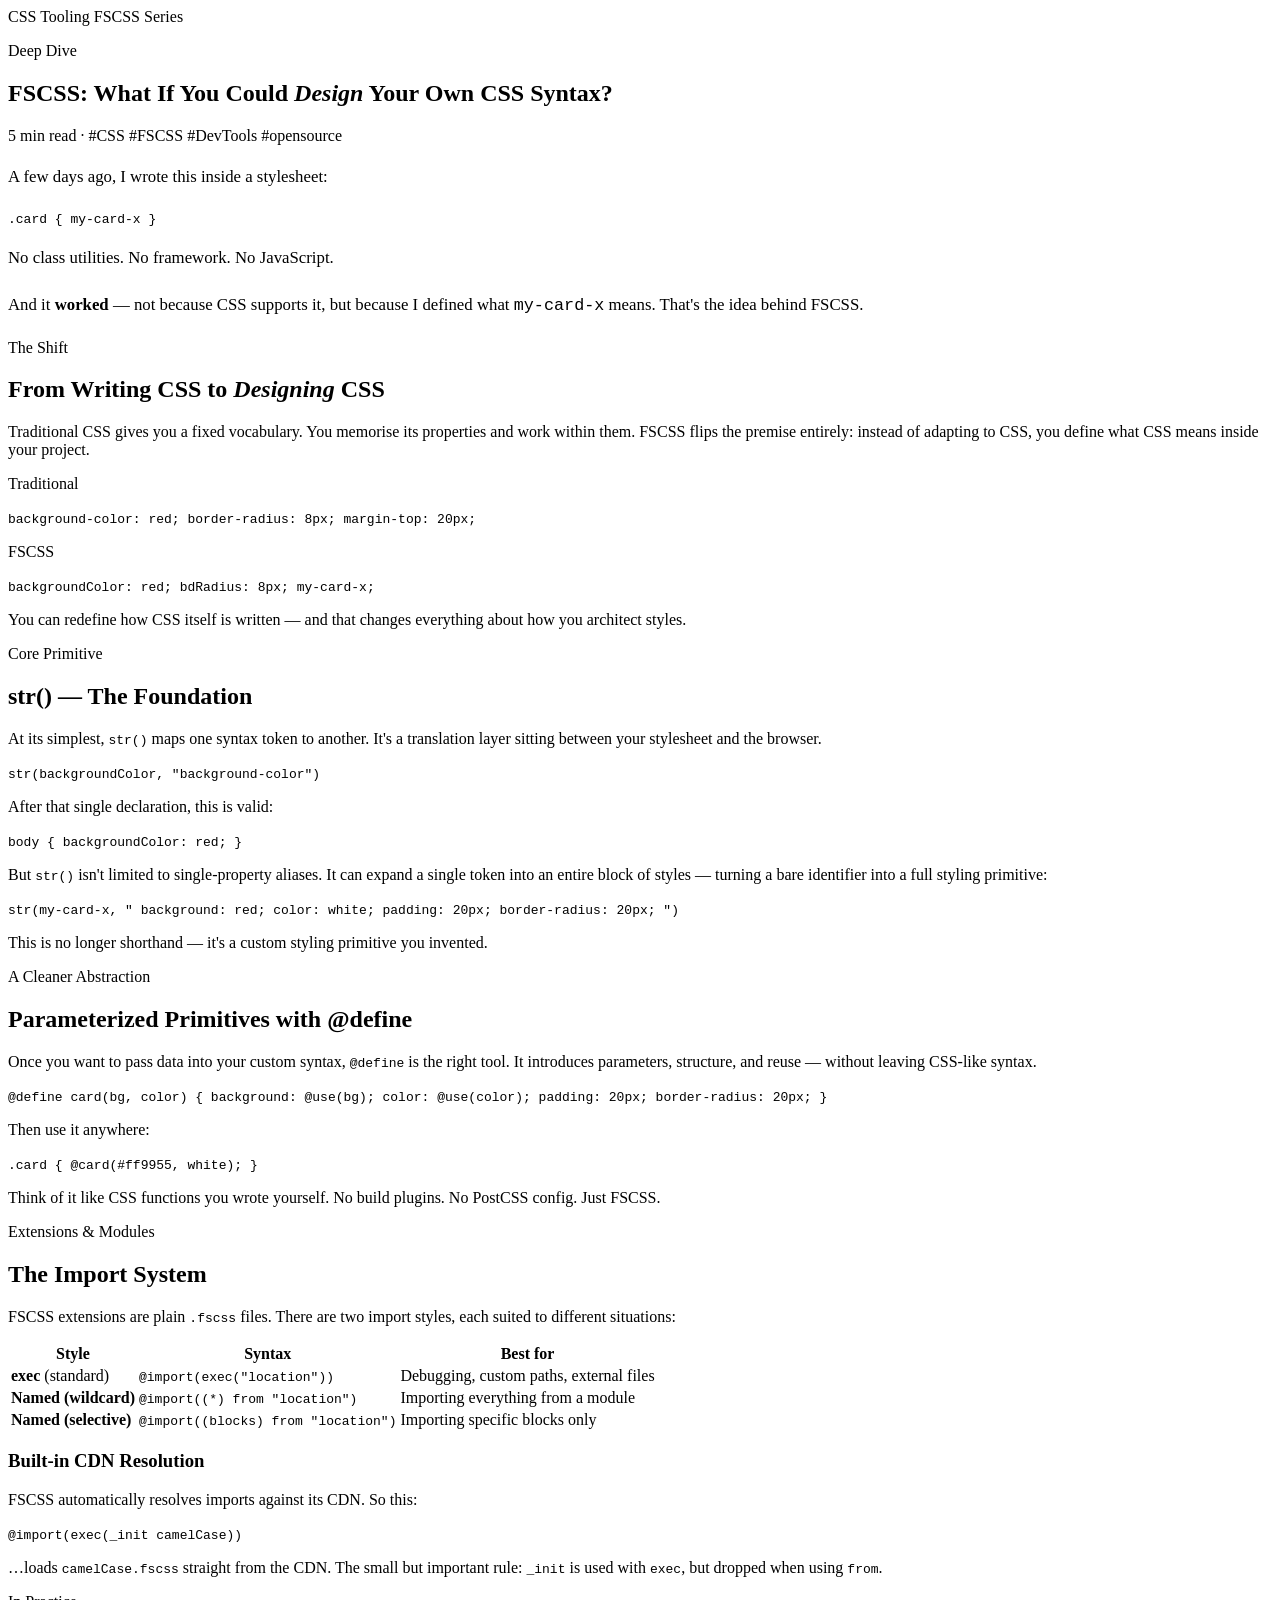
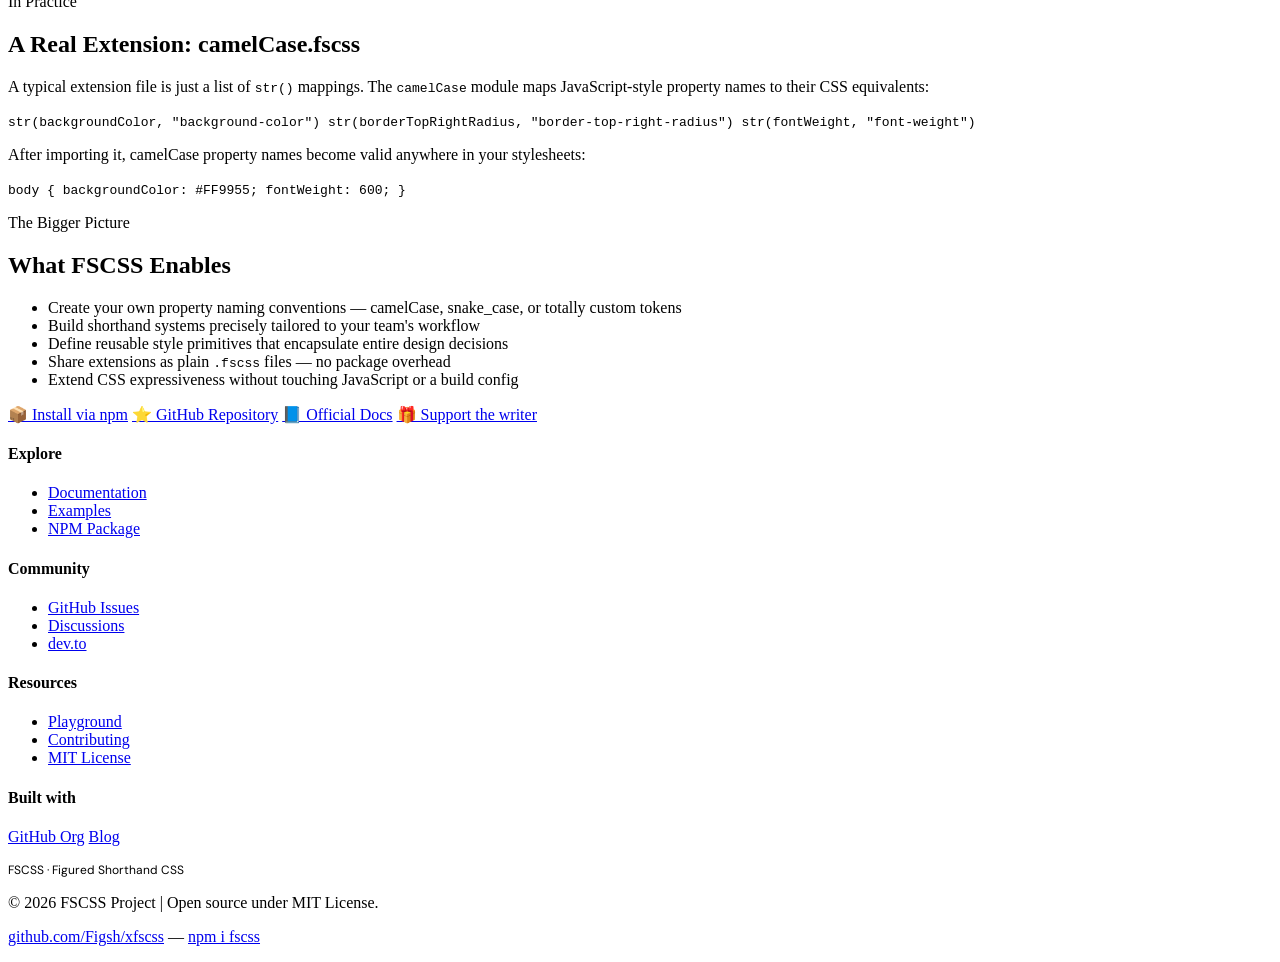
==== fscss_design_your_own_css_syntax.html @ 72c4a521 "Create fscss_design_your_own_css_syntax.html Added a new HTML file for FSCSS documentation." ====
<!DOCTYPE html>
<html lang="en">
<head>
  <meta charset="UTF-8">
  <meta name="viewport" content="width=device-width, initial-scale=1.0, viewport-fit=cover">
  
  <!-- Canonical -->
  <link rel="canonical" href="https://figsh.devtem.org/fscss_design_your_own_css_syntax">
  
  <!-- Title (Stronger positioning + keywords) -->
  <title>FSCSS – Design Your Own CSS Syntax | Modern CSS Preprocessor</title>
  
  <!-- Primary SEO -->
  <meta name="description" content="FSCSS (Figured Shorthand Cascading Style Sheets) lets you design your own CSS syntax. Create custom properties, define your own naming system, and build scalable design systems without build tools.">
  
  <meta name="keywords" content="FSCSS, CSS preprocessor, custom CSS syntax, design system CSS, Sass alternative, shorthand CSS, frontend styling system, CSS without build tools">
  
  <meta name="author" content="Figsh">
  <meta name="robots" content="index, follow">
  <meta name="theme-color" content="#111827">
  <meta name="language" content="en-US">
  
  <!-- Open Graph -->
  <meta property="og:title" content="FSCSS – Design Your Own CSS Syntax">
  <meta property="og:description" content="Stop memorizing CSS. Define your own styling language with FSCSS and build scalable design systems your way.">
  <meta property="og:type" content="website">
  <meta property="og:url" content="https://figsh.devtem.org/fscss_design_your_own_css_syntax">
  <meta property="og:image" content="https://fscss.devtem.org/fscss.png">
  <meta property="og:image:alt" content="FSCSS Custom Syntax Preview">
  <meta property="og:site_name" content="FSCSS">
  <meta property="og:locale" content="en_US">
  
  <!-- Twitter -->
  <meta name="twitter:card" content="summary_large_image">
  <meta name="twitter:title" content="FSCSS – Design Your Own CSS Syntax">
  <meta name="twitter:description" content="Define your own CSS vocabulary with FSCSS. No build tools. No limits. Just powerful styling logic.">
  <meta name="twitter:image" content="https://fscss.devtem.org/fscss.png">
  <meta name="twitter:site" content="@fscss_ttr">
  <meta name="twitter:creator" content="@MrFigsh">
  
  <!-- Performance -->
  <link rel="preconnect" href="https://fonts.googleapis.com">
  <link rel="preconnect" href="https://fonts.gstatic.com" crossorigin>
  
  <!-- Fonts -->
  <link href="https://fonts.googleapis.com/css2?family=Playfair+Display:ital,wght@0,700;1,400&family=DM+Serif+Text:ital@0;1&family=JetBrains+Mono:wght@400;600&family=DM+Sans:wght@300;400;500;600&display=swap" rel="stylesheet">
  
  <!-- Styles -->
  <link rel="stylesheet" href="/assets/styles/general.css">
  
  <!-- Structured Data: Software -->
  <script type="application/ld+json">
    {
      "@context": "https://schema.org",
      "@type": "SoftwareApplication",
      "name": "FSCSS",
      "alternateName": "Figured Shorthand Cascading Style Sheets",
      "applicationCategory": "DeveloperApplication",
      "operatingSystem": "All",
      "programmingLanguage": "CSS",
      "description": "FSCSS is a modern CSS preprocessor that allows developers to design their own syntax and build scalable styling systems without build tools.",
      "url": "https://figsh.devtem.org/fscss_design_your_own_css_syntax",
      "creator": {
        "@type": "Person",
        "name": "Figsh"
      },
      "publisher": {
        "@type": "Organization",
        "name": "DevTemple",
        "url": "https://devtem.org"
      }
    }
  </script>
  
  <!-- Structured Data: WebPage -->
  <script type="application/ld+json">
    {
      "@context": "https://schema.org",
      "@type": "WebPage",
      "name": "FSCSS – Design Your Own CSS Syntax",
      "description": "Landing page explaining how FSCSS enables custom CSS syntax and flexible styling systems.",
      "url": "https://figsh.devtem.org/fscss_design_your_own_css_syntax"
    }
  </script>
  
</head>
<body>

<div class="container">
  <!-- MASTHEAD -->
  <header class="masthead">
    <span class="masthead-label">CSS Tooling</span>
    <span class="masthead-series">FSCSS Series</span>
  </header>

  <!-- HERO -->
  <section class="hero">
    <p class="hero-eyebrow">Deep Dive</p>
    <h1>FSCSS: What If You Could <em>Design</em> Your Own CSS Syntax?</h1>
    <div class="hero-meta">
      <span>5 min read</span>
      <span class="dot">·</span>
      <span class="tag">#CSS</span>
      <span class="tag">#FSCSS</span>
      <span class="tag">#DevTools</span>
      <span class="tag">#opensource</span>
    </div>
  </section>

  <!-- OPENING VIGNETTE -->
  <div class="vignette">
    <p style="font-size:1.05rem; line-height:1.8;">A few days ago, I wrote this inside a stylesheet:</p>

    <div class="vignette-code-block">
      <code><span class="selector">.card</span> {
  <span class="property">my-card-x</span>
}</code>
    </div>

    <p style="font-size:1.05rem; line-height:1.8;">No class utilities. No framework. No JavaScript.</p>
    <p style="font-size:1.05rem; line-height:1.8;">And it <strong>worked</strong> — not because CSS supports it, but because I defined what <code>my-card-x</code> means. That's the idea behind FSCSS.</p>
  </div>

  <!-- SECTION 1 -->
  <section class="section">
    <p class="section-label">The Shift</p>
    <h2>From Writing CSS to <em>Designing</em> CSS</h2>

    <div class="prose">
      <p>Traditional CSS gives you a fixed vocabulary. You memorise its properties and work within them. FSCSS flips the premise entirely: instead of adapting to CSS, you define what CSS means inside your project.</p>
    </div>

    <div class="compare">
      <div class="compare-col">
        <p class="compare-label">Traditional</p>
        <div class="code-block" data-lang="css">
          <code><span class="property">background-color</span>: red;
<span class="property">border-radius</span>: 8px;
<span class="property">margin-top</span>: 20px;</code>
        </div>
      </div>
      <div class="compare-col">
        <p class="compare-label new">FSCSS</p>
        <div class="code-block" data-lang="fscss">
          <code><span class="property">backgroundColor</span>: red;
<span class="property">bdRadius</span>: 8px;
<span class="property">my-card-x</span>;</code>
        </div>
      </div>
    </div>

    <div class="pull-quote">
      <p>You can redefine how CSS itself is written — and that changes everything about how you architect styles.</p>
    </div>
  </section>

  <!-- SECTION 2: str() -->
  <section class="section">
    <p class="section-label">Core Primitive</p>
    <h2><span class="mono">str()</span> — The Foundation</h2>
    <div class="prose">
      <p>At its simplest, <code>str()</code> maps one syntax token to another. It's a translation layer sitting between your stylesheet and the browser.</p>
    </div>
    <div class="code-block" data-lang="fscss">
      <code><span class="fn">str</span>(<span class="property">backgroundColor</span>, <span class="string">"background-color"</span>)</code>
    </div>
    <div class="prose">
      <p>After that single declaration, this is valid:</p>
    </div>
    <div class="code-block" data-lang="fscss">
      <code><span class="selector">body</span> {
  <span class="property">backgroundColor</span>: red;
}</code>
    </div>
    <div class="prose">
      <p>But <code>str()</code> isn't limited to single-property aliases. It can expand a single token into an entire block of styles — turning a bare identifier into a full styling primitive:</p>
    </div>
    <div class="code-block" data-lang="fscss">
      <code><span class="fn">str</span>(<span class="property">my-card-x</span>, <span class="string">"
  background: red;
  color: white;
  padding: 20px;
  border-radius: 20px;
"</span>)</code>
    </div>
    <div class="prose"><p>This is no longer shorthand — it's a custom styling primitive you invented.</p></div>
  </section>

  <!-- SECTION 3: @define -->
  <section class="section">
    <p class="section-label">A Cleaner Abstraction</p>
    <h2>Parameterized Primitives with <span class="mono">@define</span></h2>
    <div class="prose">
      <p>Once you want to pass data into your custom syntax, <code>@define</code> is the right tool. It introduces parameters, structure, and reuse — without leaving CSS-like syntax.</p>
    </div>
    <div class="code-block" data-lang="fscss">
      <code><span class="at">@define</span> <span class="fn">card</span>(bg, color) {
  <span class="property">background</span>: <span class="at">@use</span>(bg);
  <span class="property">color</span>:       <span class="at">@use</span>(color);
  <span class="property">padding</span>:     20px;
  <span class="property">border-radius</span>: 20px;
}</code>
    </div>
    <div class="prose"><p>Then use it anywhere:</p></div>
    <div class="code-block" data-lang="fscss">
      <code><span class="selector">.card</span> {
  <span class="at">@card</span>(<span class="value">#ff9955</span>, <span class="value">white</span>);
}</code>
    </div>
    <div class="prose"><p>Think of it like CSS functions you wrote yourself. No build plugins. No PostCSS config. Just FSCSS.</p></div>
  </section>

  <!-- SECTION 4: Import System -->
  <section class="section">
    <p class="section-label">Extensions & Modules</p>
    <h2>The Import System</h2>
    <div class="prose"><p>FSCSS extensions are plain <code>.fscss</code> files. There are two import styles, each suited to different situations:</p></div>
    <table class="rule-table">
      <thead><tr><th>Style</th><th>Syntax</th><th>Best for</th></tr></thead>
      <tbody>
        <tr><td><strong>exec</strong> (standard)</td><td><code>@import(exec("location"))</code></td><td>Debugging, custom paths, external files</td></tr>
        <tr><td><strong>Named (wildcard)</strong></td><td><code>@import((*) from "location")</code></td><td>Importing everything from a module</td></tr>
        <tr><td><strong>Named (selective)</strong></td><td><code>@import((blocks) from "location")</code></td><td>Importing specific blocks only</td></tr>
      </tbody>
    </table>
    <h3>Built-in CDN Resolution</h3>
    <div class="prose"><p>FSCSS automatically resolves imports against its CDN. So this:</p></div>
    <div class="code-block" data-lang="fscss"><code><span class="at">@import</span>(<span class="fn">exec</span>(_init camelCase))</code></div>
    <div class="prose"><p>…loads <code>camelCase.fscss</code> straight from the CDN. The small but important rule: <code>_init</code> is used with <code>exec</code>, but dropped when using <code>from</code>.</p></div>
  </section>

  <!-- SECTION 5: Example -->
  <section class="section">
    <p class="section-label">In Practice</p>
    <h2>A Real Extension: <span class="mono">camelCase.fscss</span></h2>
    <div class="prose"><p>A typical extension file is just a list of <code>str()</code> mappings. The <code>camelCase</code> module maps JavaScript-style property names to their CSS equivalents:</p></div>
    <div class="code-block" data-lang="fscss">
      <code><span class="fn">str</span>(<span class="property">backgroundColor</span>,      <span class="string">"background-color"</span>)
<span class="fn">str</span>(<span class="property">borderTopRightRadius</span>,  <span class="string">"border-top-right-radius"</span>)
<span class="fn">str</span>(<span class="property">fontWeight</span>,            <span class="string">"font-weight"</span>)</code>
    </div>
    <div class="prose"><p>After importing it, camelCase property names become valid anywhere in your stylesheets:</p></div>
    <div class="code-block" data-lang="fscss">
      <code><span class="selector">body</span> {
  <span class="property">backgroundColor</span>: <span class="value">#FF9955</span>;
  <span class="property">fontWeight</span>:       <span class="value">600</span>;
}</code>
    </div>
  </section>

  <!-- SECTION 6: What This Enables -->
  <section class="section">
    <p class="section-label">The Bigger Picture</p>
    <h2>What FSCSS Enables</h2>
    <ul class="feature-list">
      <li>Create your own property naming conventions — camelCase, snake_case, or totally custom tokens</li>
      <li>Build shorthand systems precisely tailored to your team's workflow</li>
      <li>Define reusable style primitives that encapsulate entire design decisions</li>
      <li>Share extensions as plain <code>.fscss</code> files — no package overhead</li>
      <li>Extend CSS expressiveness without touching JavaScript or a build config</li>
    </ul>
    <div class="cta-group">
      <a href="https://www.npmjs.com/package/fscss" class="btn" target="_blank" rel="noopener noreferrer">📦 Install via npm</a>
      <a href="https://github.com/fscss-ttr/FSCSS" class="btn btn-outline" target="_blank" rel="noopener noreferrer">⭐ GitHub Repository</a>
      <a href="https://fscss.devtem.org" class="btn btn-outline" target="_blank" rel="noopener noreferrer">📘 Official Docs</a>
      <a href="https://opencollective.com/Figsh" class="btn btn-outline" target="_blank" rel="noopener noreferrer">🎁 Support the writer</a>
    </div>
  </section>
</div>

<!-- ENHANCED FOOTER with full links & resources -->
<footer class="site-footer">
  <div class="footer-container">
    <div class="footer-grid">
      <div class="footer-col">
        <h4>Explore</h4>
        <ul class="footer-links">
          <li><a href="https://fscss.devtem.org" target="_blank">Documentation</a></li>
          <li><a href="https://fscss.devtem.org/examples" target="_blank">Examples</a></li>
          <li><a href="https://www.npmjs.com/package/fscss" target="_blank">NPM Package</a></li>
        </ul>
      </div>
      <div class="footer-col">
        <h4>Community</h4>
        <ul class="footer-links">
          <li><a href="https://github.com/Figsh/xfscss/issues" target="_blank">GitHub Issues</a></li>
          <li><a href="https://github.com/fscss-ttr/FSCSS/discussions" target="_blank">Discussions</a></li>
          <li><a href="https://dev.to/fscss" target="_blank">dev.to</a></li>
        </ul>
      </div>
      <div class="footer-col">
        <h4>Resources</h4>
        <ul class="footer-links">
          <li><a href="https://fscss.devtem.org/compiler" target="_blank">Playground</a></li>
          <li><a href="https://github.com/fscss-ttr/FSCSS/blob/main/CONTRIBUTING.md" target="_blank">Contributing</a></li>
          <li><a href="https://github.com/Figsh/xfscss/blob/main/LICENSE" target="_blank">MIT License</a></li>
        </ul>
      </div>
      <div class="footer-col">
        <h4>Built with</h4>
        <div class="footer-social">
          <a href="https://github.com/fscss-ttr" target="_blank">GitHub Org</a>
          <a href="https://dev.to/fscss" target="_blank">Blog</a>
        </div>
        <div style="margin-top: 16px; font-family: 'DM Sans', sans-serif; font-size: 0.75rem; color: var(--muted);">
          FSCSS · Figured Shorthand CSS
        </div>
      </div>
    </div>
    <div class="footer-copyright">
      <p>2026 © FSCSS Project — Open source under MIT License. <br>Design your own CSS syntax, today.</p>
      <p style="margin-top: 8px;"><a href="https://github.com/Figsh/xfscss">github.com/Figsh/xfscss</a> — <a href="https://www.npmjs.com/package/fscss">npm i fscss</a></p>
    </div>
  </div>
</footer>
<script src="/assets/scripts/general.js"></script>
</body>
</html>
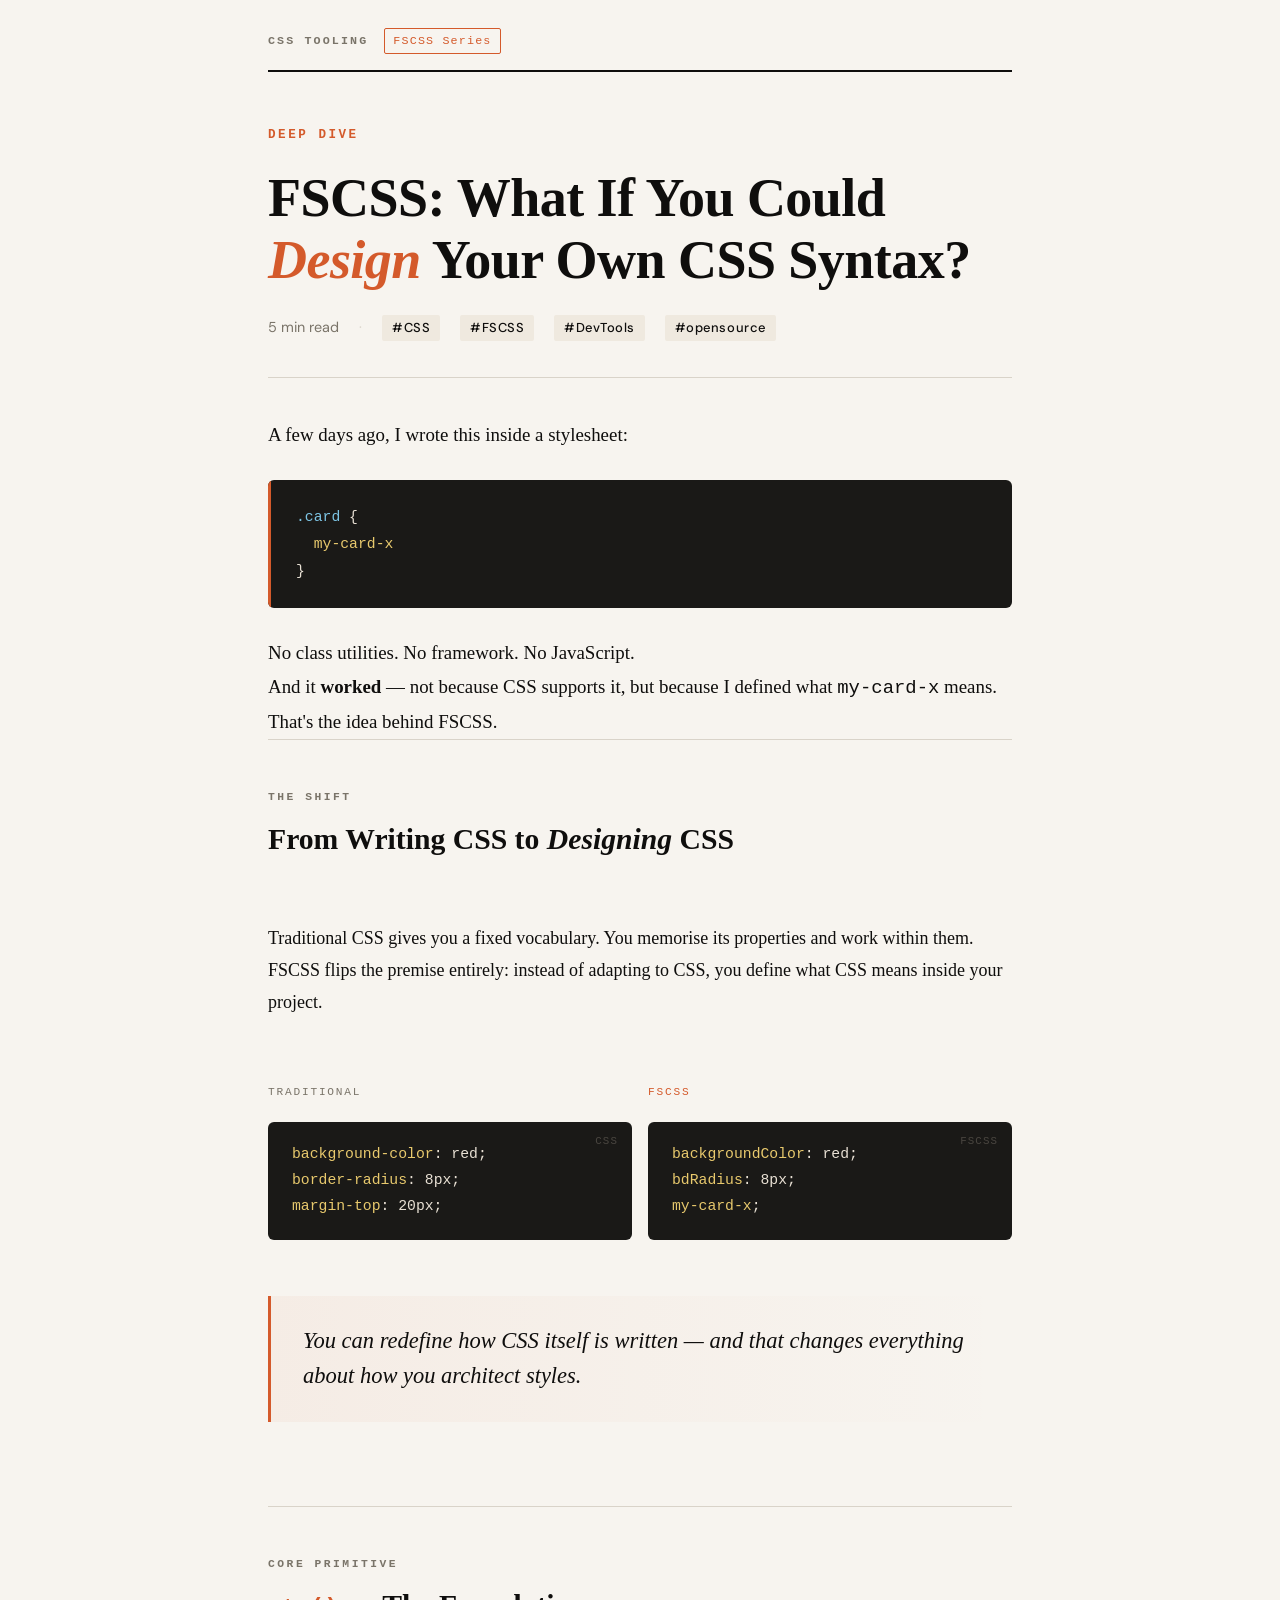
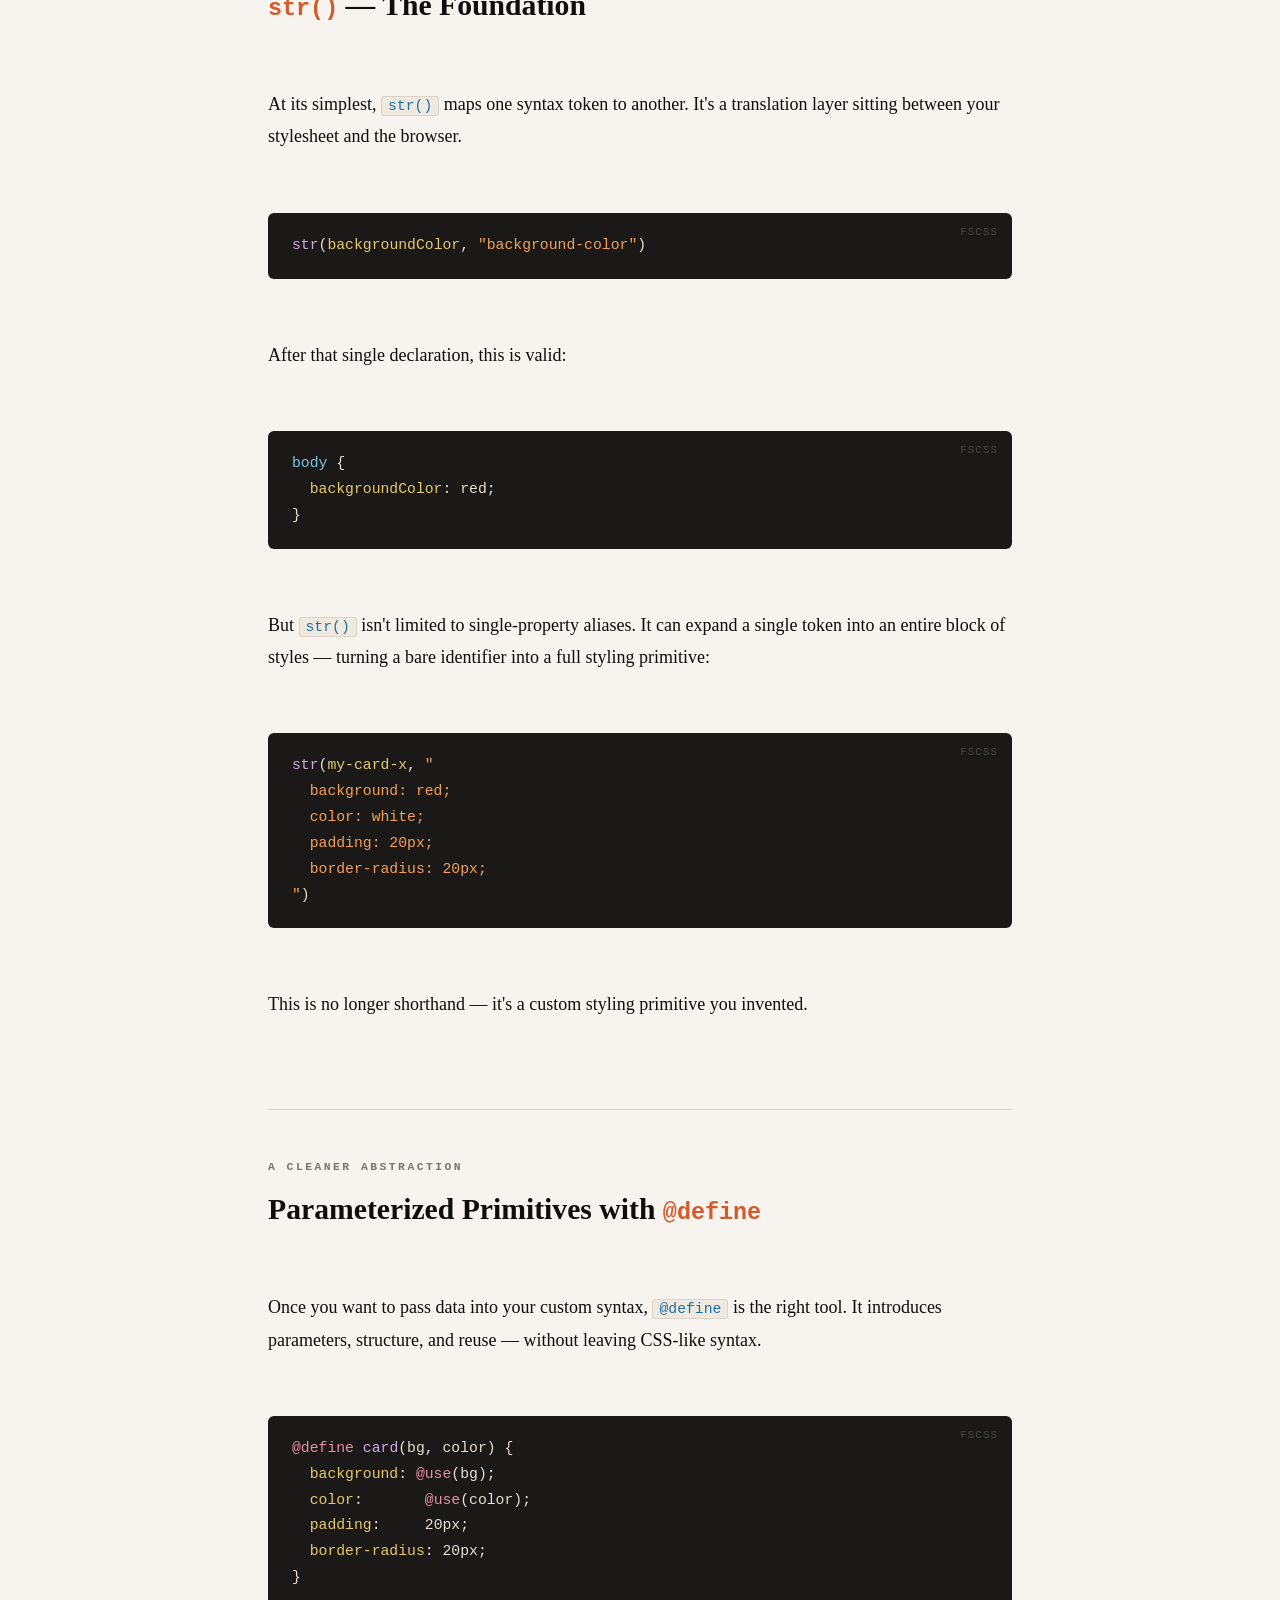
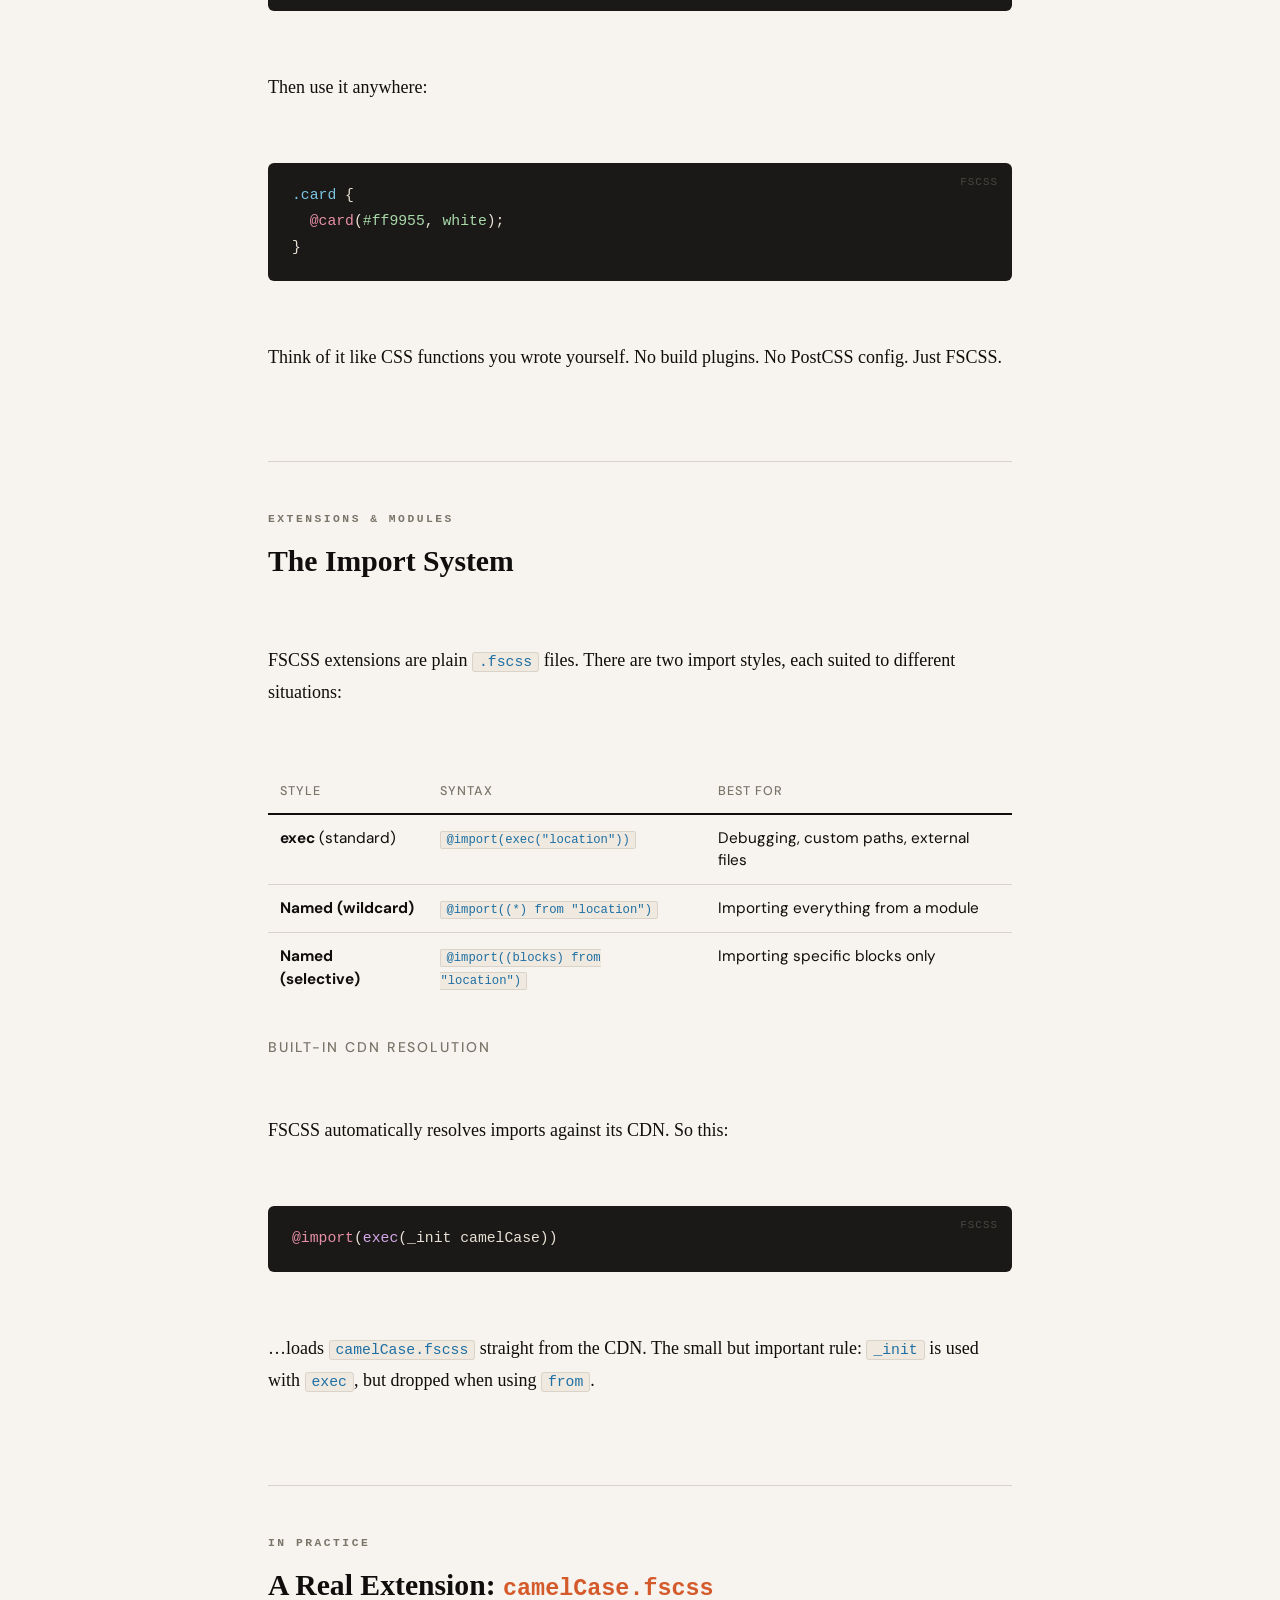
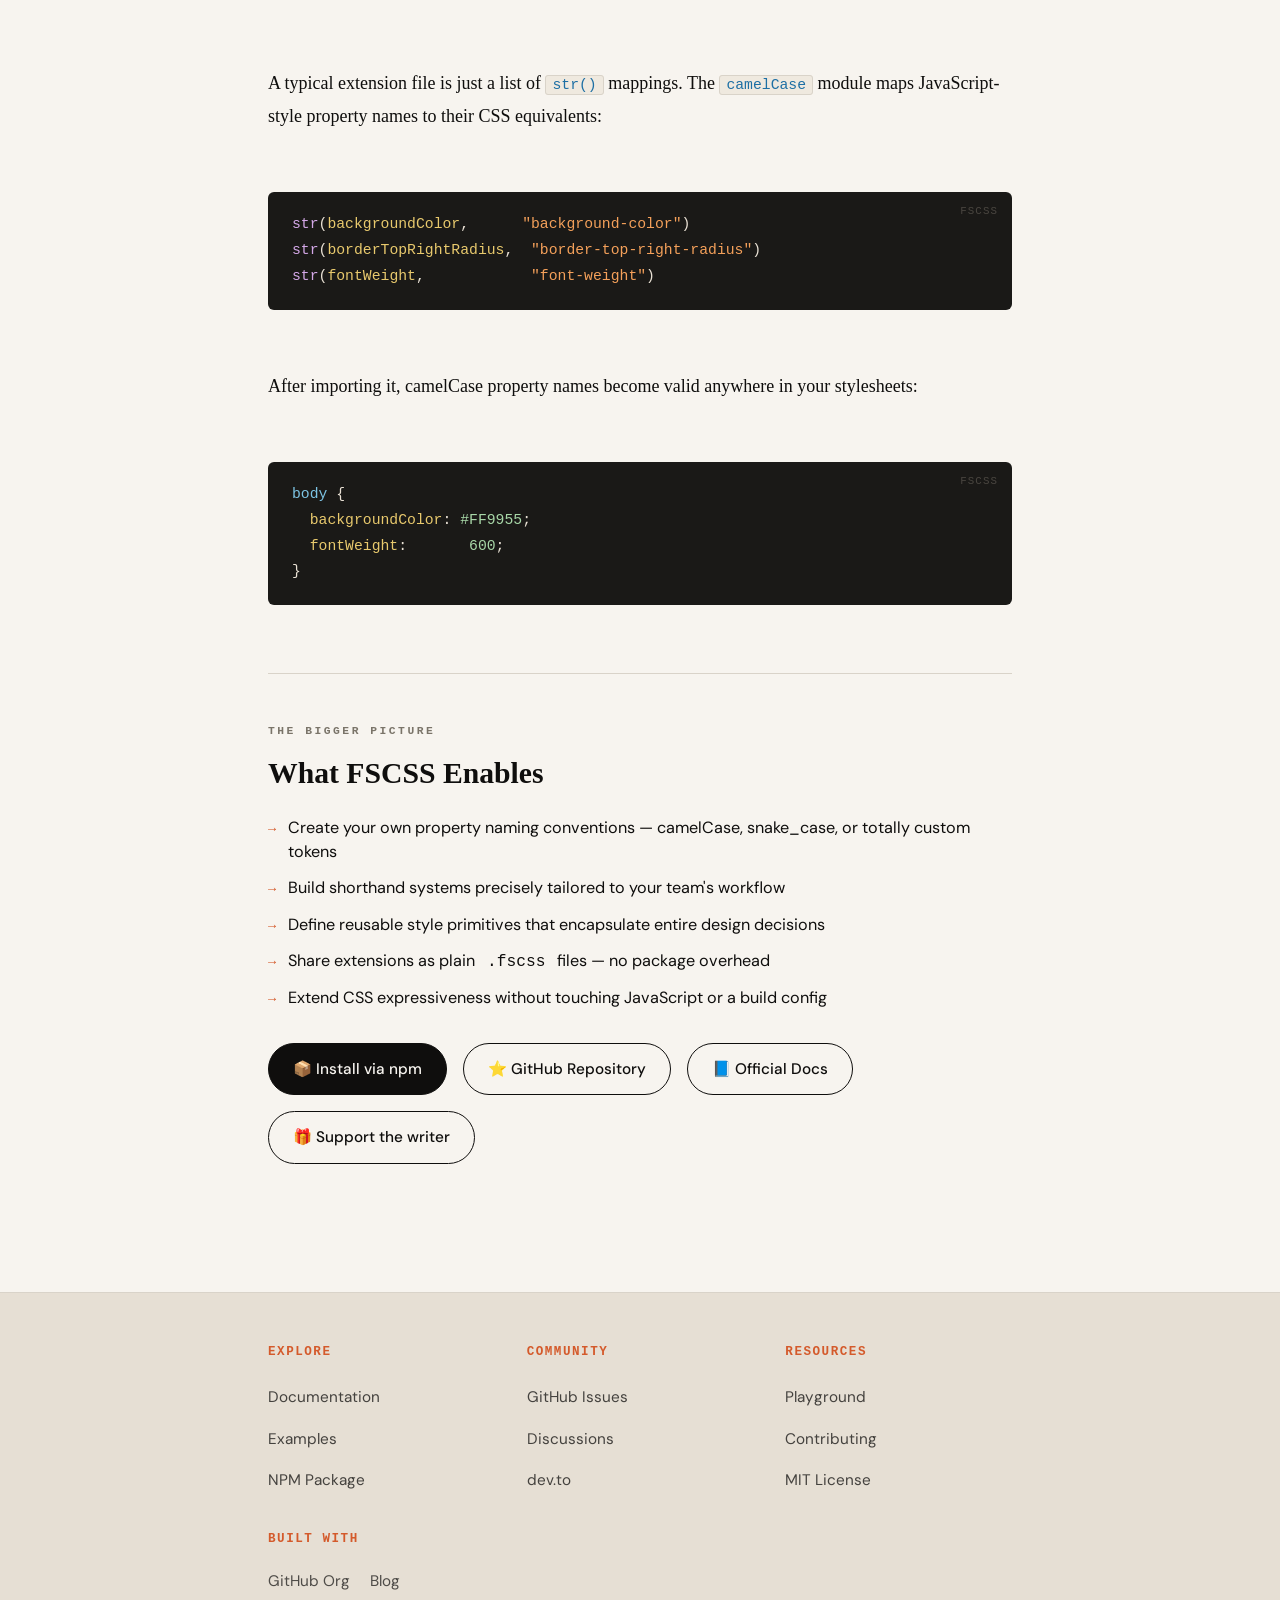
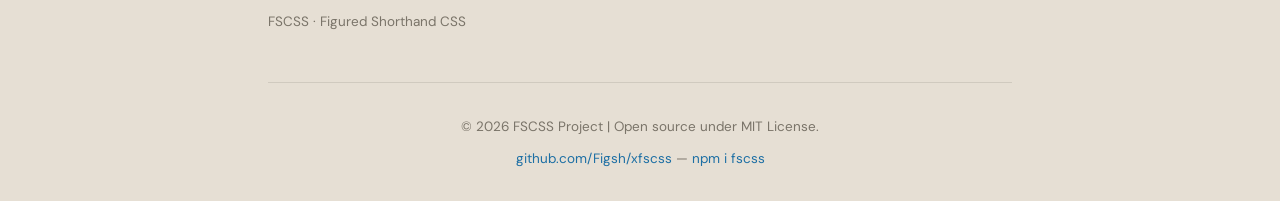
==== commit 3a257c2c: "Add favicon link to HTML document" ====
--- a/fscss_design_your_own_css_syntax.html
+++ b/fscss_design_your_own_css_syntax.html
@@ -6,7 +6,7 @@
   
   <!-- Canonical -->
   <link rel="canonical" href="https://figsh.devtem.org/fscss_design_your_own_css_syntax">
-  
+    <link rel="icon" href="fscss.png">
   <!-- Title (Stronger positioning + keywords) -->
   <title>FSCSS – Design Your Own CSS Syntax | Modern CSS Preprocessor</title>
   
--- a/assets/styles/general.css
+++ b/assets/styles/general.css
@@ -0,0 +1,472 @@
+    *, *::before, *::after { box-sizing: border-box; margin: 0; padding: 0; }
+
+    :root {
+      --ink:      #0f0e0d;
+      --paper:    #f7f4ef;
+      --muted:    #7a7469;
+      --accent:   #d45a2b;
+      --accent2:  #1d6fa4;
+      --code-bg:  #1a1917;
+      --code-fg:  #e8e0d4;
+      --rule:     #d9d3c9;
+      --tag-bg:   #efe9df;
+      --footer-bg: #e6dfd4;
+    }
+
+    html { 
+      font-size: 18px; 
+      scroll-behavior: smooth;
+    }
+
+    body {
+      background: var(--paper);
+      color: var(--ink);
+      font-family: 'DM Serif Text', serif;
+      line-height: 1.75;
+      -webkit-font-smoothing: antialiased;
+      display: flex;
+      flex-direction: column;
+      min-height: 100vh;
+    }
+
+    /* ── LAYOUT ─────────────────────────────────── */
+    .container {
+      max-width: 800px;
+      margin: 0 auto;
+      padding: 0 28px;
+      width: 100%;
+      flex: 1;
+    }
+
+    /* ── MASTHEAD ───────────────────────────────── */
+    .masthead {
+      border-bottom: 2px solid var(--ink);
+      padding: 28px 0 16px;
+      margin-bottom: 0;
+      display: flex;
+      align-items: baseline;
+      gap: 16px;
+      flex-wrap: wrap;
+    }
+    .masthead-label {
+      font-family: 'JetBrains Mono', monospace;
+      font-size: 0.65rem;
+      font-weight: 600;
+      letter-spacing: 0.18em;
+      text-transform: uppercase;
+      color: var(--muted);
+    }
+    .masthead-series {
+      font-family: 'JetBrains Mono', monospace;
+      font-size: 0.65rem;
+      font-weight: 400;
+      letter-spacing: 0.1em;
+      color: var(--accent);
+      border: 1px solid var(--accent);
+      padding: 2px 8px;
+      border-radius: 2px;
+    }
+
+    /* ── HERO ───────────────────────────────────── */
+    .hero {
+      padding: 52px 0 36px;
+      border-bottom: 1px solid var(--rule);
+    }
+    .hero-eyebrow {
+      font-family: 'JetBrains Mono', monospace;
+      font-size: 0.7rem;
+      font-weight: 600;
+      letter-spacing: 0.2em;
+      text-transform: uppercase;
+      color: var(--accent);
+      margin-bottom: 20px;
+    }
+    .hero h1 {
+      font-family: 'Playfair Display', Georgia, serif;
+      font-size: clamp(2rem, 5vw, 3rem);
+      font-weight: 700;
+      line-height: 1.15;
+      letter-spacing: -0.01em;
+      color: var(--ink);
+      margin-bottom: 24px;
+    }
+    .hero h1 em {
+      font-style: italic;
+      color: var(--accent);
+    }
+    .hero-meta {
+      display: flex;
+      align-items: center;
+      gap: 20px;
+      font-family: 'DM Sans', sans-serif;
+      font-size: 0.8rem;
+      font-weight: 400;
+      color: var(--muted);
+      flex-wrap: wrap;
+    }
+    .hero-meta .dot { color: var(--rule); }
+    .hero-meta .tag {
+      background: var(--tag-bg);
+      color: var(--ink);
+      padding: 2px 10px;
+      border-radius: 2px;
+      font-weight: 500;
+      font-size: 0.72rem;
+      letter-spacing: 0.04em;
+    }
+
+    /* ── OPENING VIGNETTE ───────────────────────── */
+    .vignette {
+      padding: 40px 0 0;
+    }
+    .vignette-code-block {
+      background: var(--code-bg);
+      border-radius: 6px;
+      padding: 24px 28px;
+      margin: 28px 0;
+      position: relative;
+      overflow-x: auto;
+    }
+    .vignette-code-block::before {
+      content: '';
+      position: absolute;
+      top: 0; left: 0;
+      width: 3px; height: 100%;
+      background: var(--accent);
+    }
+    .vignette-code-block code {
+      font-family: 'JetBrains Mono', monospace;
+      font-size: 0.82rem;
+      line-height: 1.8;
+      color: var(--code-fg);
+      display: block;
+      white-space: pre;
+    }
+    .comment { color: #6c6860; font-style: italic; }
+    .selector { color: #7dc4e4; }
+    .property { color: #e8c96d; }
+    .value    { color: #a8d8a8; }
+    .fn       { color: #d4a8e8; }
+    .string   { color: #f4a05a; }
+    .at       { color: #e88fa8; }
+    .keyword  { color: #89d4c4; }
+
+    /* ── PROSE ──────────────────────────────────── */
+    .prose {
+      padding: 40px 0;
+    }
+    .prose p {
+      margin-bottom: 22px;
+      font-size: 1rem;
+      line-height: 1.8;
+    }
+    .prose p:last-child { margin-bottom: 0; }
+    .prose strong {
+      font-weight: 700;
+      color: var(--ink);
+    }
+    .prose em { font-style: italic; }
+    .prose code {
+      font-family: 'JetBrains Mono', monospace;
+      font-size: 0.82em;
+      background: var(--tag-bg);
+      border: 1px solid var(--rule);
+      padding: 1px 6px;
+      border-radius: 3px;
+      color: var(--accent2);
+    }
+
+    /* ── SECTION ────────────────────────────────── */
+    .section {
+      padding: 48px 0;
+      border-top: 1px solid var(--rule);
+      max-width: 100%;
+      overflow-x: auto;
+    }
+    .section-label {
+      font-family: 'JetBrains Mono', monospace;
+      font-size: 0.63rem;
+      font-weight: 600;
+      letter-spacing: 0.22em;
+      text-transform: uppercase;
+      color: var(--muted);
+      margin-bottom: 14px;
+    }
+    .section h2 {
+      font-family: 'Playfair Display', Georgia, serif;
+      font-size: 1.65rem;
+      font-weight: 700;
+      line-height: 1.2;
+      margin-bottom: 24px;
+      color: var(--ink);
+    }
+    .section h2 .mono {
+      font-family: 'JetBrains Mono', monospace;
+      font-size: 1.3rem;
+      color: var(--accent);
+      font-weight: 600;
+    }
+    .section h3 {
+      font-family: 'DM Sans', sans-serif;
+      font-size: 0.78rem;
+      font-weight: 500;
+      letter-spacing: 0.14em;
+      text-transform: uppercase;
+      color: var(--muted);
+      margin: 32px 0 14px;
+    }
+
+    /* ── CODE BLOCK ─────────────────────────────── */
+    .code-block {
+      background: var(--code-bg);
+      border-radius: 6px;
+      padding: 20px 24px;
+      margin: 20px 0;
+      overflow-x: auto;
+      position: relative;
+    }
+    .code-block::after {
+      content: attr(data-lang);
+      position: absolute;
+      top: 10px; right: 14px;
+      font-family: 'JetBrains Mono', monospace;
+      font-size: 0.6rem;
+      letter-spacing: 0.1em;
+      color: #4a4640;
+      text-transform: uppercase;
+    }
+    .code-block code {
+      font-family: 'JetBrains Mono', monospace;
+      font-size: 0.82rem;
+      line-height: 1.75;
+      color: var(--code-fg);
+      display: block;
+      white-space: pre;
+    }
+
+    /* ── PULL QUOTE ─────────────────────────────── */
+    .pull-quote {
+      margin: 36px 0;
+      padding: 28px 32px;
+      border-left: 3px solid var(--accent);
+      background: linear-gradient(to right, rgba(212,90,43,0.05), transparent);
+    }
+    .pull-quote p {
+      font-family: 'Playfair Display', Georgia, serif;
+      font-size: 1.25rem;
+      font-style: italic;
+      line-height: 1.55;
+      color: var(--ink);
+      margin: 0;
+    }
+
+    /* ── RULE TABLE ─────────────────────────────── */
+    .rule-table {
+      width: 100%;
+      border-collapse: collapse;
+      margin: 24px 0;
+      font-family: 'DM Sans', sans-serif;
+      font-size: 0.85rem;
+    }
+    .rule-table th {
+      text-align: left;
+      font-weight: 500;
+      letter-spacing: 0.08em;
+      text-transform: uppercase;
+      font-size: 0.7rem;
+      color: var(--muted);
+      border-bottom: 2px solid var(--ink);
+      padding: 8px 12px 10px;
+    }
+    .rule-table td {
+      padding: 12px 12px;
+      border-bottom: 1px solid var(--rule);
+      vertical-align: top;
+      line-height: 1.5;
+    }
+    .rule-table td code {
+      font-family: 'JetBrains Mono', monospace;
+      font-size: 0.8em;
+      background: var(--tag-bg);
+      border: 1px solid var(--rule);
+      padding: 1px 5px;
+      border-radius: 2px;
+      color: var(--accent2);
+    }
+    .rule-table tr:last-child td { border-bottom: none; }
+
+    /* ── FEATURE LIST ───────────────────────────── */
+    .feature-list {
+      list-style: none;
+      margin: 20px 0;
+      display: flex;
+      flex-direction: column;
+      gap: 12px;
+    }
+    .feature-list li {
+      font-family: 'DM Sans', sans-serif;
+      font-size: 0.9rem;
+      display: flex;
+      align-items: baseline;
+      gap: 12px;
+      line-height: 1.5;
+    }
+    .feature-list li::before {
+      content: '→';
+      font-family: 'JetBrains Mono', monospace;
+      font-size: 0.75rem;
+      color: var(--accent);
+      flex-shrink: 0;
+    }
+
+    /* ── COMPARE GRID ───────────────────────────── */
+    .compare {
+      display: grid;
+      grid-template-columns: 1fr 1fr;
+      gap: 16px;
+      margin: 24px 0;
+    }
+    .compare-label {
+      font-family: 'JetBrains Mono', monospace;
+      font-size: 0.62rem;
+      letter-spacing: 0.16em;
+      text-transform: uppercase;
+      color: var(--muted);
+      margin-bottom: 8px;
+    }
+    .compare-label.new { color: var(--accent); }
+
+    /* ── BUTTON STYLES (CTA) ───────────────────── */
+    .cta-group {
+      display: flex;
+      flex-wrap: wrap;
+      gap: 16px;
+      margin: 32px 0 16px;
+    }
+    .btn {
+      display: inline-flex;
+      align-items: center;
+      gap: 8px;
+      font-family: 'DM Sans', sans-serif;
+      font-weight: 500;
+      font-size: 0.85rem;
+      padding: 12px 24px;
+      border-radius: 40px;
+      text-decoration: none;
+      transition: all 0.2s ease;
+      background: var(--ink);
+      color: var(--paper);
+      border: 1px solid var(--ink);
+    }
+    .btn-outline {
+      background: transparent;
+      color: var(--ink);
+      border: 1px solid var(--ink);
+    }
+    .btn-outline:hover {
+      background: var(--ink);
+      color: var(--paper);
+    }
+    .btn:hover {
+      transform: translateY(-2px);
+      background: var(--accent);
+      border-color: var(--accent);
+      color: white;
+    }
+
+    /* ── FOOTER (fully enhanced) ────────────────── */
+    .site-footer {
+      background: var(--footer-bg);
+      border-top: 1px solid var(--rule);
+      margin-top: 64px;
+      padding: 48px 0 32px;
+      width: 100%;
+    }
+    .footer-container {
+      max-width: 800px;
+      margin: 0 auto;
+      padding: 0 28px;
+    }
+    .footer-grid {
+      display: grid;
+      grid-template-columns: repeat(auto-fit, minmax(180px, 1fr));
+      gap: 32px;
+      margin-bottom: 48px;
+    }
+    .footer-col h4 {
+      font-family: 'JetBrains Mono', monospace;
+      font-size: 0.7rem;
+      letter-spacing: 0.12em;
+      text-transform: uppercase;
+      color: var(--accent);
+      margin-bottom: 18px;
+      font-weight: 600;
+    }
+    .footer-links {
+      list-style: none;
+      display: flex;
+      flex-direction: column;
+      gap: 10px;
+    }
+    .footer-links li a {
+      font-family: 'DM Sans', sans-serif;
+      font-size: 0.85rem;
+      color: var(--ink);
+      text-decoration: none;
+      opacity: 0.75;
+      transition: opacity 0.2s, color 0.2s;
+    }
+    .footer-links li a:hover {
+      opacity: 1;
+      color: var(--accent);
+      text-decoration: underline;
+    }
+    .footer-social {
+      display: flex;
+      gap: 20px;
+      margin-top: 8px;
+    }
+    .footer-social a {
+      font-family: 'DM Sans', sans-serif;
+      font-size: 0.85rem;
+      color: var(--ink);
+      text-decoration: none;
+      opacity: 0.7;
+    }
+    .footer-social a:hover {
+      opacity: 1;
+      color: var(--accent);
+    }
+    .footer-copyright {
+      text-align: center;
+      font-family: 'DM Sans', sans-serif;
+      font-size: 0.75rem;
+      color: var(--muted);
+      border-top: 1px solid rgba(122, 116, 105, 0.2);
+      padding-top: 32px;
+      margin-top: 16px;
+    }
+    .footer-copyright a {
+      color: var(--accent2);
+      text-decoration: none;
+    }
+    .footer-copyright a:hover {
+      text-decoration: underline;
+    }
+
+    @media (max-width: 640px) {
+      .container { padding: 0 20px; }
+      .footer-container { padding: 0 20px; }
+      .compare { grid-template-columns: 1fr; }
+      .hero h1 { font-size: 1.8rem; }
+      .section h2 { font-size: 1.45rem; }
+      .pull-quote p { font-size: 1.1rem; }
+      .vignette-code-block { padding: 18px 20px; }
+      .vignette-code-block code { font-size: 0.7rem; white-space: pre-wrap; word-break: break-word; }
+      .code-block code { white-space: pre-wrap; word-break: break-word; }
+    }
+    @media (max-width: 480px) {
+      .hero-meta { gap: 12px; }
+      .masthead { flex-direction: column; align-items: flex-start; gap: 8px; }
+      .btn { padding: 8px 18px; font-size: 0.8rem; }
+    }
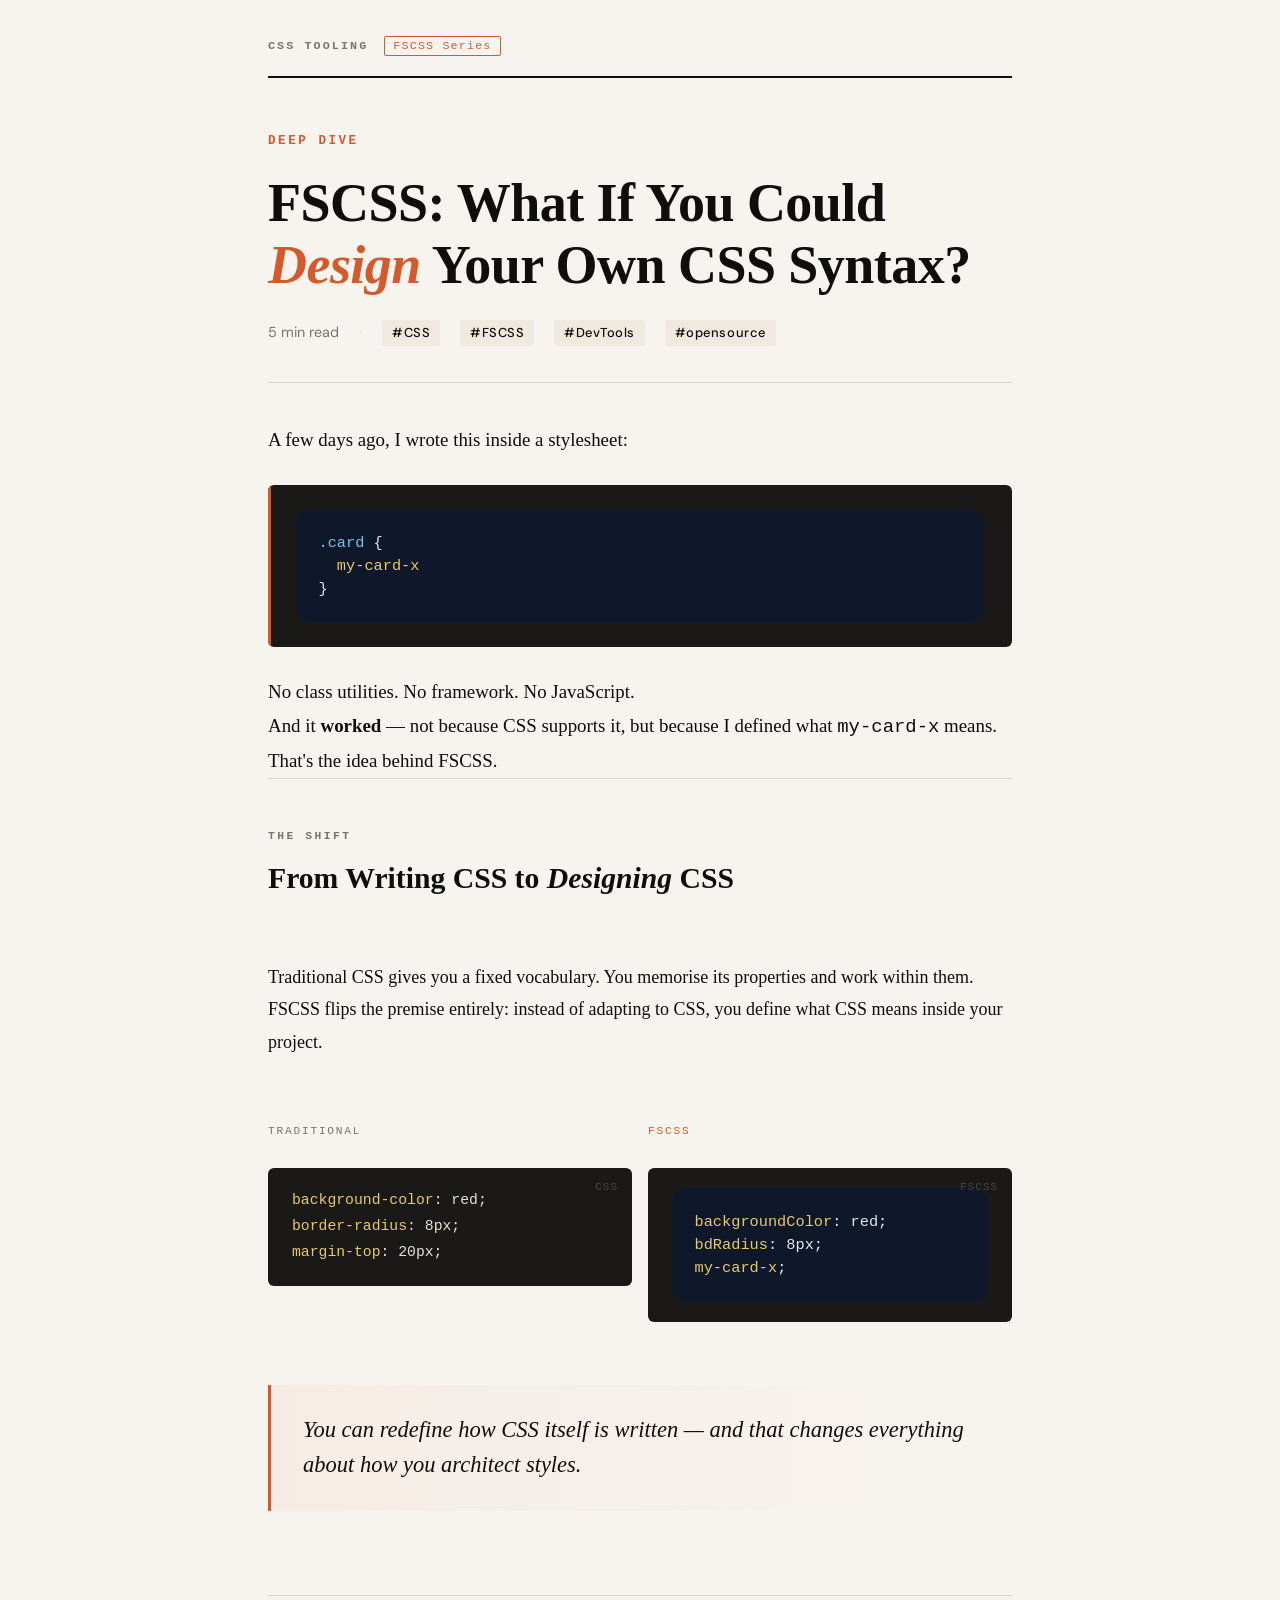
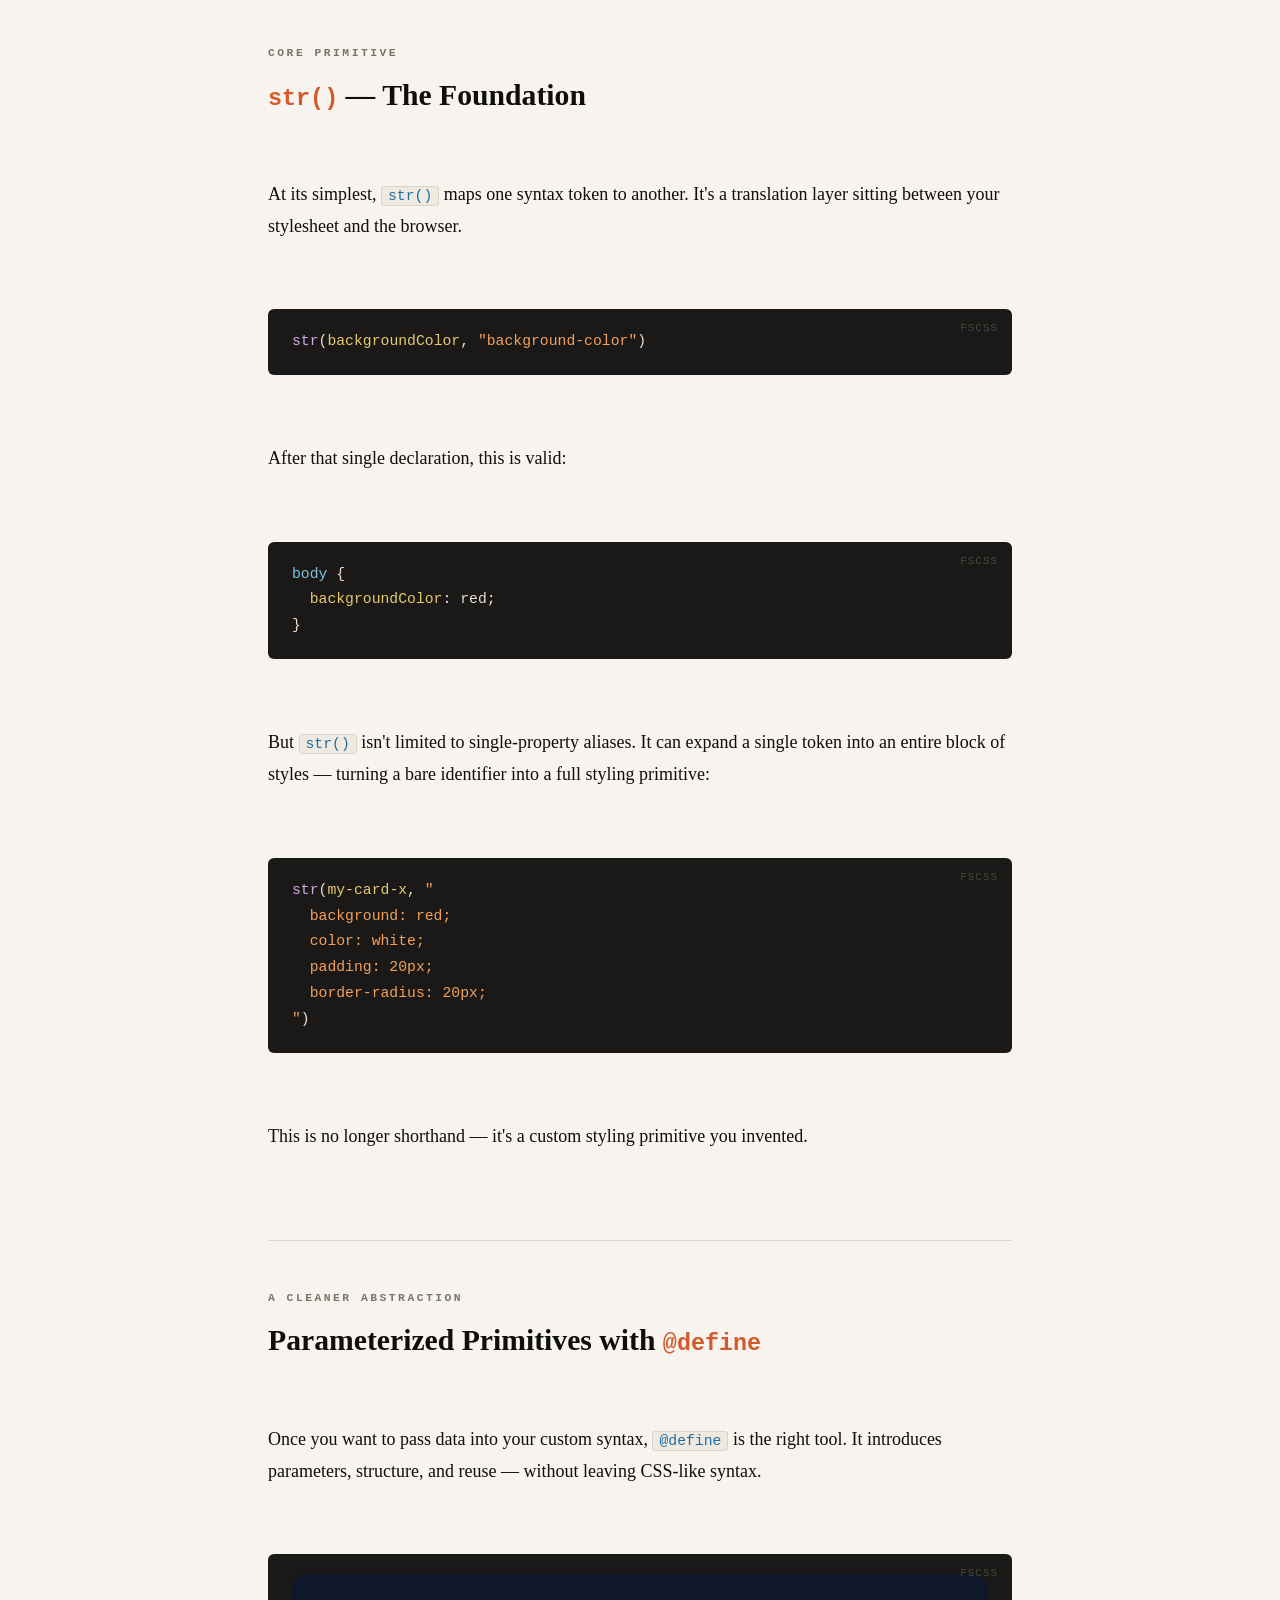
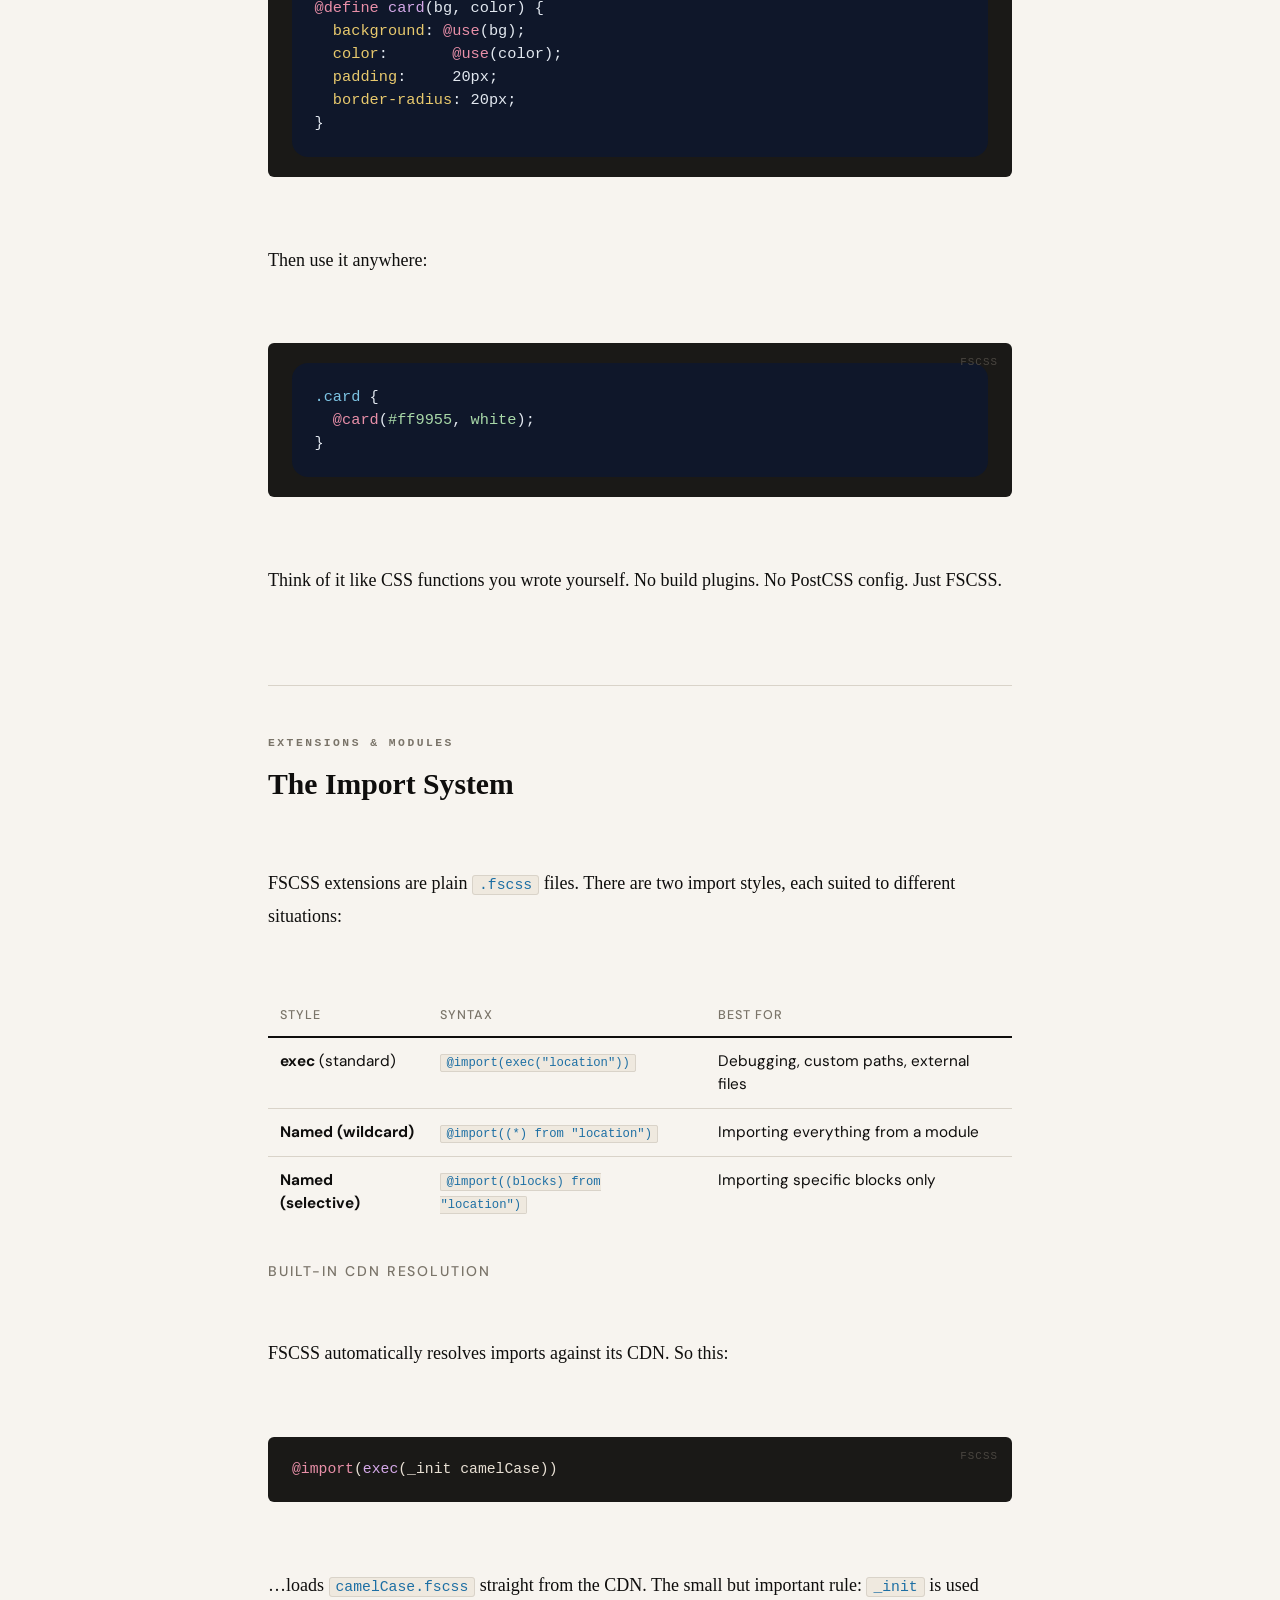
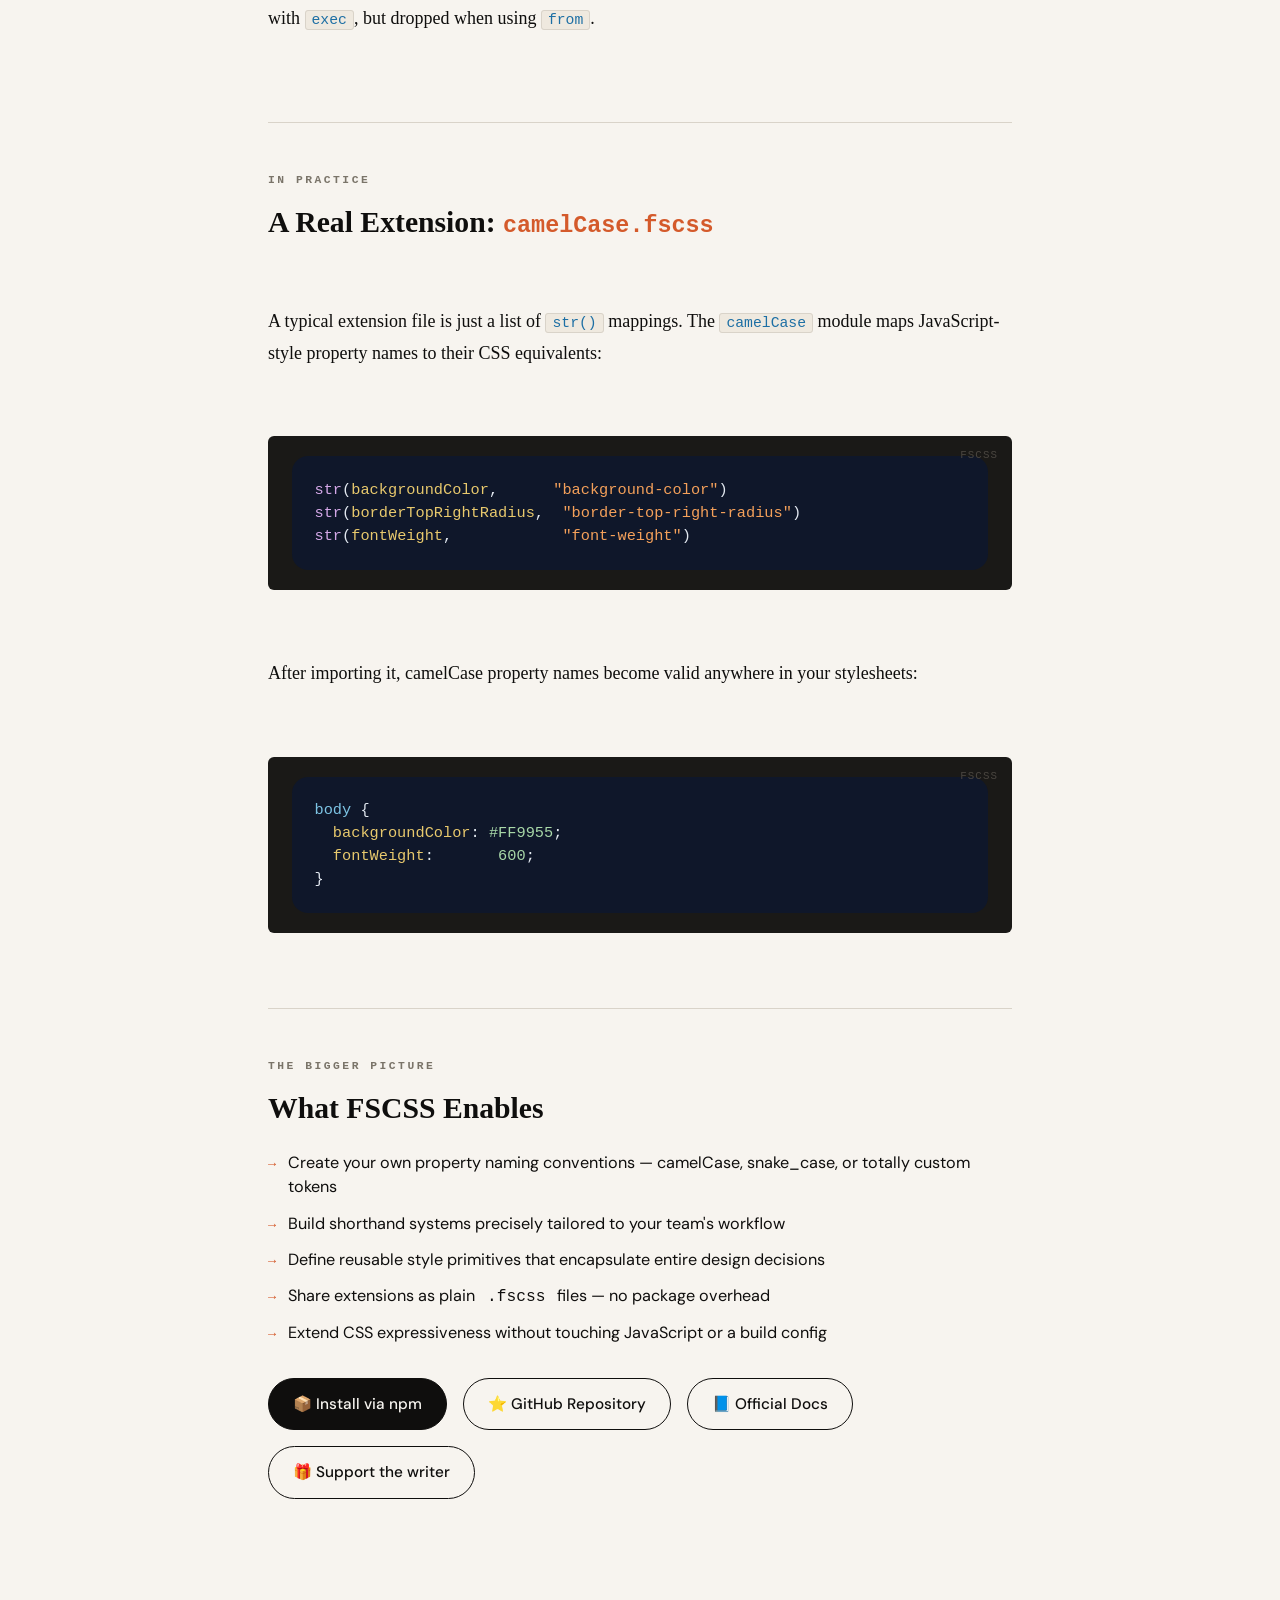
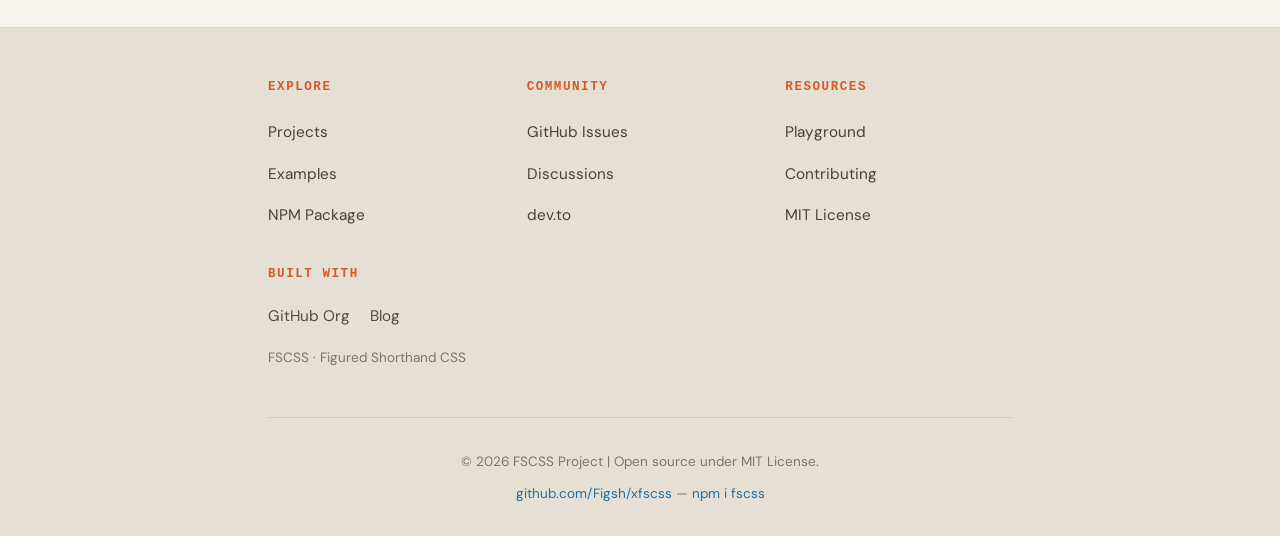
==== commit 205230dc: "Update links and code formatting in HTML file" ====
--- a/fscss_design_your_own_css_syntax.html
+++ b/fscss_design_your_own_css_syntax.html
@@ -6,7 +6,7 @@
   
   <!-- Canonical -->
   <link rel="canonical" href="https://figsh.devtem.org/fscss_design_your_own_css_syntax">
-    <link rel="icon" href="fscss.png">
+  <link rel="icon" href="/fscss.png">
   <!-- Title (Stronger positioning + keywords) -->
   <title>FSCSS – Design Your Own CSS Syntax | Modern CSS Preprocessor</title>
   
@@ -90,7 +90,7 @@
   <!-- MASTHEAD -->
   <header class="masthead">
     <span class="masthead-label">CSS Tooling</span>
-    <span class="masthead-series">FSCSS Series</span>
+    <a href="/projects"><span class="masthead-series">FSCSS Series</span></a>
   </header>
 
   <!-- HERO -->
@@ -112,9 +112,9 @@
     <p style="font-size:1.05rem; line-height:1.8;">A few days ago, I wrote this inside a stylesheet:</p>
 
     <div class="vignette-code-block">
-      <code><span class="selector">.card</span> {
+      <code><pre><span class="selector">.card</span> {
   <span class="property">my-card-x</span>
-}</code>
+}</pre></code>
     </div>
 
     <p style="font-size:1.05rem; line-height:1.8;">No class utilities. No framework. No JavaScript.</p>
@@ -142,9 +142,9 @@
       <div class="compare-col">
         <p class="compare-label new">FSCSS</p>
         <div class="code-block" data-lang="fscss">
-          <code><span class="property">backgroundColor</span>: red;
+          <code><pre><span class="property">backgroundColor</span>: red;
 <span class="property">bdRadius</span>: 8px;
-<span class="property">my-card-x</span>;</code>
+<span class="property">my-card-x</span>;</pre></code>
         </div>
       </div>
     </div>
@@ -194,18 +194,18 @@
       <p>Once you want to pass data into your custom syntax, <code>@define</code> is the right tool. It introduces parameters, structure, and reuse — without leaving CSS-like syntax.</p>
     </div>
     <div class="code-block" data-lang="fscss">
-      <code><span class="at">@define</span> <span class="fn">card</span>(bg, color) {
+      <code><pre><span class="at">@define</span> <span class="fn">card</span>(bg, color) {
   <span class="property">background</span>: <span class="at">@use</span>(bg);
   <span class="property">color</span>:       <span class="at">@use</span>(color);
   <span class="property">padding</span>:     20px;
   <span class="property">border-radius</span>: 20px;
-}</code>
+}</pre></code>
     </div>
     <div class="prose"><p>Then use it anywhere:</p></div>
     <div class="code-block" data-lang="fscss">
-      <code><span class="selector">.card</span> {
+      <code><pre><span class="selector">.card</span> {
   <span class="at">@card</span>(<span class="value">#ff9955</span>, <span class="value">white</span>);
-}</code>
+}</pre></code>
     </div>
     <div class="prose"><p>Think of it like CSS functions you wrote yourself. No build plugins. No PostCSS config. Just FSCSS.</p></div>
   </section>
@@ -235,16 +235,16 @@
     <h2>A Real Extension: <span class="mono">camelCase.fscss</span></h2>
     <div class="prose"><p>A typical extension file is just a list of <code>str()</code> mappings. The <code>camelCase</code> module maps JavaScript-style property names to their CSS equivalents:</p></div>
     <div class="code-block" data-lang="fscss">
-      <code><span class="fn">str</span>(<span class="property">backgroundColor</span>,      <span class="string">"background-color"</span>)
+      <code><pre><span class="fn">str</span>(<span class="property">backgroundColor</span>,      <span class="string">"background-color"</span>)
 <span class="fn">str</span>(<span class="property">borderTopRightRadius</span>,  <span class="string">"border-top-right-radius"</span>)
-<span class="fn">str</span>(<span class="property">fontWeight</span>,            <span class="string">"font-weight"</span>)</code>
+<span class="fn">str</span>(<span class="property">fontWeight</span>,            <span class="string">"font-weight"</span>)</pre></code>
     </div>
     <div class="prose"><p>After importing it, camelCase property names become valid anywhere in your stylesheets:</p></div>
     <div class="code-block" data-lang="fscss">
-      <code><span class="selector">body</span> {
+      <code><pre><span class="selector">body</span> {
   <span class="property">backgroundColor</span>: <span class="value">#FF9955</span>;
   <span class="property">fontWeight</span>:       <span class="value">600</span>;
-}</code>
+}</pre></code>
     </div>
   </section>
 
@@ -275,7 +275,7 @@
       <div class="footer-col">
         <h4>Explore</h4>
         <ul class="footer-links">
-          <li><a href="https://fscss.devtem.org" target="_blank">Documentation</a></li>
+          <li><a href="/projects" target="_blank">Projects</a></li>
           <li><a href="https://fscss.devtem.org/examples" target="_blank">Examples</a></li>
           <li><a href="https://www.npmjs.com/package/fscss" target="_blank">NPM Package</a></li>
         </ul>
@@ -316,3 +316,4 @@
 <script src="/assets/scripts/general.js"></script>
 </body>
 </html>
+
--- a/assets/styles/general.css
+++ b/assets/styles/general.css
@@ -28,7 +28,9 @@
       flex-direction: column;
       min-height: 100vh;
     }
-
+    a{
+      text-decoration: none;
+    }
     /* ── LAYOUT ─────────────────────────────────── */
     .container {
       max-width: 800px;
@@ -470,3 +472,53 @@
       .masthead { flex-direction: column; align-items: flex-start; gap: 8px; }
       .btn { padding: 8px 18px; font-size: 0.8rem; }
     }
+    
+    pre {
+      margin: 0;
+      padding: 1.25rem;
+      background: #0f172a;
+      border-radius: 16px;
+      overflow-x: auto;
+      font-family: 'JetBrains Mono', monospace;
+      font-size: 0.85rem;
+      line-height: 1.5;
+      color: #e2e8f0;
+    }
+    pre code {
+      background: transparent;
+      padding: 0;
+      border-radius: 0;
+      font-family: inherit;
+      font-size: inherit;
+    }
+    .code-block {
+      margin: 1.5rem 0;
+    }
+    .code-block pre {
+      margin: 0;
+    }
+    .prose pre {
+      margin: 1rem 0;
+    }
+    .feature-grid {
+      display: grid;
+      grid-template-columns: repeat(auto-fit, minmax(220px, 1fr));
+      gap: 1.5rem;
+      margin: 2rem 0;
+    }
+    .feature-card {
+      background: var(--card-bg, #ffffff);
+      border: 1px solid var(--border-light, #eef2f6);
+      border-radius: 20px;
+      padding: 1.25rem;
+      text-align: center;
+    }
+    .feature-card h4 {
+      font-family: 'DM Serif Text', serif;
+      margin-bottom: 0.5rem;
+      font-size: 1.2rem;
+    }
+    .feature-card p {
+      font-size: 0.9rem;
+      color: var(--muted, #4a5568);
+    }
